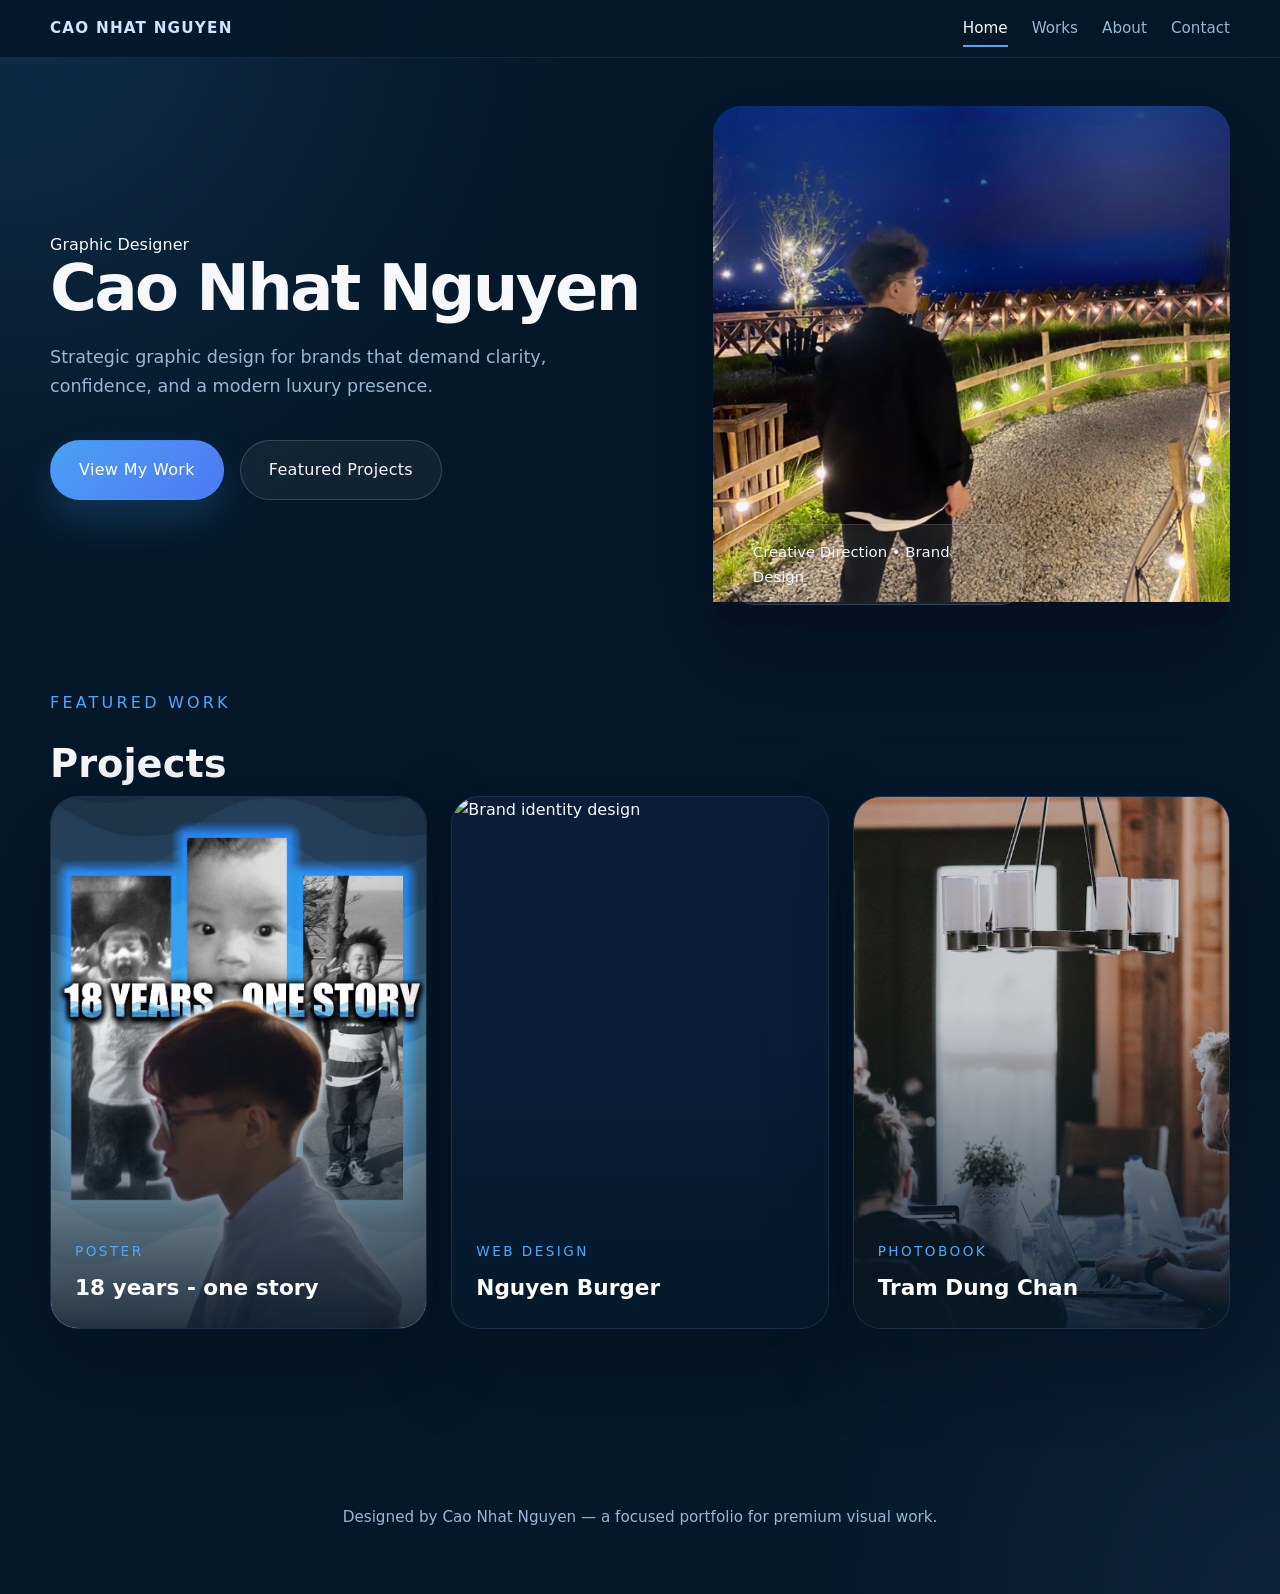
==== index.html @ 197d69cf "PORTFOLIO" ====
<!DOCTYPE html>
<html lang="en">
<head>
  <meta charset="UTF-8" />
  <meta name="viewport" content="width=device-width, initial-scale=1.0" />
  <title>Cao Nhat Nguyen — Graphic Designer</title>
  <link rel="stylesheet" href="styles.css" />
</head>
<body data-page="home">
  <header class="site-header">
    <div class="container navbar">
      <a class="brand" href="index.html">Cao Nhat Nguyen</a>
      <nav class="nav-links" aria-label="Primary navigation">
        <a class="page-link" href="index.html">Home</a>
        <a class="page-link" href="works.html">Works</a>
        <a class="page-link" href="about.html">About</a>
        <a class="page-link" href="contact.html">Contact</a>
      </nav>
    </div>
  </header>

  <main class="container">
    <section class="hero-grid hero-anim">
      <div class="hero-copy">
        <span class="eyebrow">Graphic Designer</span>
        <h1>Cao Nhat Nguyen</h1>
        <p>Strategic graphic design for brands that demand clarity, confidence, and a modern luxury presence.</p>
        <div class="hero-actions">
          <a class="btn-primary page-link" href="works.html">View My Work</a>
          <a class="btn-ghost" href="#featured">Featured Projects</a>
        </div>
      </div>
      <div class="hero-visual">
        <img class="hero-avatar" src="images/NhatNguyen.jpg" alt="Creative Direction • Brand Design" />
        <div class="hero-badge">Creative Direction • Brand Design</div>
      </div>
    </section>

    <section id="featured" class="fade-up">
      <div class="section-title">Featured Work</div>
      <h2 class="section-heading">Projects</h2>
      <div class="hero-preview">
        <a class="feature-card page-link" href="works.html">
          <img src="assets/images/work-1.jpg" alt="Editorial poster design" loading="lazy" />
          <div class="feature-copy">
            <p class="category">Poster</p>
            <h3>18 years - one story</h3>
          </div>
        </a>
        <a class="feature-card page-link" href="works.html">
          <img src="assets/images/work-2.jpg" alt="Brand identity design" loading="lazy" />
          <div class="feature-copy">
            <p class="category">Web Design</p>
            <h3>Nguyen Burger</h3>
          </div>
        </a>
        <a class="feature-card page-link" href="works.html">
          <img src="assets/images/work-3.jpg" alt="Photobook layout" loading="lazy" />
          <div class="feature-copy">
            <p class="category">Photobook</p>
            <h3>Tram Dung Chan</h3>
          </div>
        </a>
      </div>
    </section>
  </main>

  <footer class="footer">
    Designed by Cao Nhat Nguyen — a focused portfolio for premium visual work.
  </footer>
  <script src="script.js" defer></script>
</body>
</html>
---- styles.css ----
:root {
  color-scheme: dark;
  --bg: #041829;
  --surface: rgba(11, 31, 58, 0.95);
  --surface-soft: rgba(10, 27, 52, 0.75);
  --text: #f7f8fb;
  --muted: #9ab6d4;
  --accent: #4ea8ff;
  --accent-soft: rgba(78, 168, 255, 0.16);
  --border: rgba(255, 255, 255, 0.1);
  --shadow: 0 30px 80px rgba(2, 10, 25, 0.45);
  --radius: 28px;
  --radius-sm: 18px;
  --transition: 0.36s ease;
}

* {
  box-sizing: border-box;
}

html {
  scroll-behavior: smooth;
}

body {
  margin: 0;
  font-family: "Inter", system-ui, -apple-system, BlinkMacSystemFont, "Segoe UI", sans-serif;
  background: radial-gradient(circle at top left, rgba(78, 168, 255, 0.14), transparent 28%),
              radial-gradient(circle at bottom right, rgba(117, 163, 255, 0.08), transparent 26%),
              var(--bg);
  color: var(--text);
  min-height: 100vh;
  line-height: 1.65;
}

body.fade-exit {
  opacity: 0;
  transition: opacity 0.45s ease;
}

img {
  max-width: 100%;
  display: block;
}

a {
  color: inherit;
  text-decoration: none;
}

button,
input,
textarea {
  font: inherit;
}

button {
  cursor: pointer;
}

.container {
  width: min(1180px, calc(100% - 2rem));
  margin: 0 auto;
}

.site-header {
  position: sticky;
  top: 0;
  z-index: 20;
  backdrop-filter: blur(20px);
  background: rgba(4, 24, 41, 0.86);
  border-bottom: 1px solid rgba(255, 255, 255, 0.07);
}

.navbar {
  display: flex;
  align-items: center;
  justify-content: space-between;
  gap: 1rem;
  padding: 1rem 0;
}

.brand {
  font-weight: 700;
  letter-spacing: 0.08em;
  text-transform: uppercase;
  color: #d2e3ff;
  font-size: 0.95rem;
}

.nav-links {
  display: flex;
  align-items: center;
  gap: 1.5rem;
  flex-wrap: wrap;
}

.nav-links a {
  position: relative;
  color: var(--muted);
  font-size: 0.95rem;
  transition: color var(--transition);
}

.nav-links a::after {
  content: "";
  position: absolute;
  left: 0;
  bottom: -6px;
  width: 100%;
  height: 2px;
  background: var(--accent);
  opacity: 0;
  transform: scaleX(0.7);
  transition: transform var(--transition), opacity var(--transition);
}

.nav-links a.active,
.nav-links a:hover {
  color: #f7f8fb;
}

.nav-links a.active::after {
  opacity: 1;
  transform: scaleX(1);
}

main {
  padding: 3rem 0 5rem;
}

section {
  margin-bottom: 4rem;
}

.hero-grid {
  display: grid;
  grid-template-columns: 1.1fr 0.9fr;
  align-items: center;
  gap: 2rem;
}

.hero-copy {
  max-width: 680px;
}

eyebrow {
  text-transform: uppercase;
  font-size: 0.82rem;
  letter-spacing: 0.2em;
  color: var(--accent);
  display: inline-block;
  margin-bottom: 1.3rem;
}

.hero-copy h1 {
  margin: 0;
  font-size: clamp(3rem, 5vw, 4.7rem);
  line-height: 0.95;
  letter-spacing: -0.04em;
}

.hero-copy p {
  margin: 1.5rem 0 2.4rem;
  color: var(--muted);
  max-width: 34rem;
  font-size: 1.1rem;
}

.hero-actions {
  display: flex;
  gap: 1rem;
  flex-wrap: wrap;
}

.btn-primary,
.btn-ghost {
  border: 1px solid transparent;
  border-radius: 999px;
  padding: 1rem 1.75rem;
  letter-spacing: 0.02em;
  transition: transform var(--transition), background var(--transition), border-color var(--transition), box-shadow var(--transition);
}

.btn-primary {
  background: linear-gradient(135deg, rgba(78, 168, 255, 0.95), rgba(83, 125, 255, 0.95));
  color: #fff;
  box-shadow: 0 20px 40px rgba(78, 168, 255, 0.18);
}

.btn-ghost {
  color: var(--text);
  background: rgba(255, 255, 255, 0.05);
  border-color: rgba(255, 255, 255, 0.16);
}

.btn-primary:hover,
.btn-ghost:hover {
  transform: translateY(-1px);
}

.hero-visual {
  position: relative;
  min-height: 520px;
  border-radius: var(--radius);
  overflow: hidden;
  background: linear-gradient(180deg, rgba(12, 48, 88, 0.35), rgba(5, 12, 28, 0.68)),
              url("assets/images/hero.jpg") center/cover no-repeat;
  box-shadow: var(--shadow);
}

.hero-visual::after {
  content: "";
  position: absolute;
  inset: 0;
  background: radial-gradient(circle at 20% 20%, rgba(78, 168, 255, 0.22), transparent 30%),
              radial-gradient(circle at 80% 10%, rgba(163, 211, 255, 0.18), transparent 28%);
}

.hero-visual .hero-badge {
  position: absolute;
  left: 1.25rem;
  bottom: 1.3rem;
  padding: 0.95rem 1.15rem;
  border-radius: 22px;
  background: rgba(255, 255, 255, 0.08);
  border: 1px solid rgba(255, 255, 255, 0.14);
  color: #eef7ff;
  font-size: 0.93rem;
  max-width: 290px;
}

.hero-preview {
  display: grid;
  gap: 1.5rem;
  grid-template-columns: repeat(3, minmax(0, 1fr));
}

.feature-card {
  position: relative;
  overflow: hidden;
  min-height: 300px;
  border-radius: var(--radius);
  cursor: pointer;
  background: var(--surface);
  border: 1px solid rgba(255,255,255,0.08);
  box-shadow: var(--shadow);
}

.feature-card::before {
  content: "";
  position: absolute;
  inset: 0;
  background: linear-gradient(180deg, transparent 40%, rgba(4, 24, 41, 0.88) 100%);
}

.feature-card img {
  width: 100%;
  height: 100%;
  object-fit: cover;
  transition: transform var(--transition);
}

.feature-card:hover img {
  transform: scale(1.08);
}

.feature-card .feature-copy {
  position: absolute;
  left: 1.5rem;
  bottom: 1.4rem;
  z-index: 2;
}

.feature-card .category {
  font-size: 0.85rem;
  letter-spacing: 0.18em;
  text-transform: uppercase;
  color: var(--accent);
  margin-bottom: 0.45rem;
}

.feature-card h3 {
  margin: 0;
  color: #fff;
  font-size: 1.35rem;
}

.section-title {
  display: inline-flex;
  align-items: center;
  gap: 0.8rem;
  font-size: 1rem;
  text-transform: uppercase;
  letter-spacing: 0.2em;
  color: var(--accent);
  margin-bottom: 1rem;
}

.section-heading {
  margin: 0;
  font-size: clamp(2rem, 3vw, 3.1rem);
}

.grid-2 {
  display: grid;
  gap: 2rem;
  grid-template-columns: repeat(2, minmax(0, 1fr));
}

.project-grid {
  display: grid;
  grid-template-columns: repeat(3, minmax(0, 1fr));
  gap: 1.6rem;
}

.project-card {
  position: relative;
  overflow: hidden;
  border-radius: var(--radius);
  min-height: 340px;
  background: var(--surface);
  border: 1px solid rgba(255, 255, 255, 0.08);
  box-shadow: var(--shadow);
}

.project-card img {
  width: 100%;
  height: 100%;
  object-fit: cover;
  transition: transform var(--transition);
}

.project-card::after {
  content: "";
  position: absolute;
  inset: 0;
  background: linear-gradient(180deg, transparent 45%, rgba(3, 13, 27, 0.92) 100%);
  opacity: 0;
  transition: opacity var(--transition);
}

.project-card:hover img {
  transform: scale(1.06);
}

.project-card:hover::after {
  opacity: 1;
}

.project-info {
  position: absolute;
  bottom: 1.4rem;
  left: 1.4rem;
  color: #fff;
  z-index: 1;
}

.project-info p {
  margin: 0 0 0.4rem;
  text-transform: uppercase;
  letter-spacing: 0.18em;
  color: rgba(128, 186, 255, 0.88);
  font-size: 0.78rem;
}

.project-info h3 {
  margin: 0;
  font-size: 1.35rem;
}

.project-card .mask {
  position: absolute;
  inset: 0;
  background: rgba(6, 18, 38, 0.2);
  opacity: 0;
  transition: opacity var(--transition);
}

.project-card:hover .mask {
  opacity: 1;
}

  .project-modal {
    position: fixed;
    inset: 0;
    display: grid;
    place-items: center;
    background: rgba(2, 9, 21, 0.82);
    padding: 2rem;
    opacity: 0;
    pointer-events: none;
    transition: opacity 0.35s ease;
    z-index: 50;
  }

  .project-modal.open {
    opacity: 1;
    pointer-events: auto;
  }

  .project-modal .light-panel {
    max-width: 980px;
    width: 100%;
    position: relative;
    overflow: hidden;
    background: rgba(6, 20, 43, 0.95);
    padding: 2rem;
  }

  .project-modal__close {
    position: absolute;
    top: 1.2rem;
    right: 1.2rem;
    border: none;
    background: rgba(255,255,255,0.08);
    color: var(--text);
    border-radius: 999px;
    padding: 0.8rem 1.05rem;
    cursor: pointer;
    transition: transform var(--transition), background var(--transition);
  }

  .project-modal__close:hover {
    transform: translateY(-1px);
    background: rgba(255,255,255,0.14);
  }

  .project-modal__images {
    margin-top: 1.5rem;
    display: grid;
    gap: 1rem;
    grid-template-columns: repeat(2, minmax(0, 1fr));
  }

  .project-modal__images img {
    width: 100%;
    border-radius: 18px;
    object-fit: cover;
    min-height: 220px;
  }

}

.about-copy {
  display: grid;
  gap: 1.25rem;
}

.about-copy p {
  color: var(--muted);
}

.skills-list,
.philosophy-list,
.contact-list {
  list-style: none;
  padding: 0;
  margin: 1rem 0 0;
  display: grid;
  gap: 0.85rem;
}

.skills-list li,
.philosophy-list li,
.contact-list li {
  padding: 1rem 1.2rem;
  border-radius: var(--radius-sm);
  background: rgba(255, 255, 255, 0.04);
  border: 1px solid rgba(255,255,255,0.08);
}

.skills-list li {
  display: inline-flex;
  align-items: center;
  justify-content: space-between;
}

.skills-list li span {
  color: var(--muted);
}

.avatar-card {
  position: relative;
  border-radius: var(--radius);
  overflow: hidden;
  min-height: 480px;
  background: linear-gradient(180deg, rgba(47, 81, 141, 0.42), rgba(9, 18, 36, 0.92)),
              url("assets/images/about.jpg") center/cover no-repeat;
  box-shadow: var(--shadow);
}

.avatar-card::after {
  content: "";
  position: absolute;
  inset: 0;
  background: radial-gradient(circle at 30% 20%, rgba(78, 168, 255, 0.18), transparent 28%);
}

.contact-panel {
  display: grid;
  gap: 1.8rem;
  max-width: 640px;
  background: rgba(255,255,255,0.04);
  border: 1px solid rgba(255,255,255,0.08);
  padding: 2.2rem;
  border-radius: var(--radius);
  box-shadow: var(--shadow);
}

.contact-panel h2 {
  margin: 0;
  font-size: clamp(2.1rem, 3vw, 3rem);
}

.contact-panel p {
  margin: 0;
  color: var(--muted);
}

.contact-panel .contact-link {
  display: inline-flex;
  align-items: center;
  gap: 0.9rem;
  margin-top: 1.3rem;
  padding: 1rem 1.5rem;
  border-radius: 999px;
  background: var(--accent);
  color: #09131e;
  border: none;
  font-weight: 600;
  box-shadow: 0 18px 35px rgba(78, 168, 255, 0.18);
}

.light-panel {
  background: rgba(255,255,255,0.04);
  border: 1px solid rgba(255,255,255,0.1);
  border-radius: var(--radius);
  padding: 1.8rem;
}

.stats-grid {
  display: grid;
  grid-template-columns: repeat(3, minmax(0, 1fr));
  gap: 1rem;
}

.stats-item {
  padding: 1.25rem;
  border-radius: 22px;
  background: rgba(255,255,255,0.04);
  border: 1px solid rgba(255,255,255,0.08);
}

.stats-item h3 {
  margin: 0;
  font-size: 1.35rem;
}

.stats-item span {
  color: var(--muted);
  font-size: 0.92rem;
}

.footer {
  padding: 2rem 0 4rem;
  color: var(--muted);
  text-align: center;
  font-size: 0.95rem;
}

.hero-anim,
.fade-up {
  opacity: 0;
  transform: translateY(24px);
  transition: opacity 0.8s ease, transform 0.8s ease;
}

.visible {
  opacity: 1;
  transform: none;
}

@media (max-width: 1040px) {
  .hero-grid,
  .about-grid {
    grid-template-columns: 1fr;
  }

  .project-grid {
    grid-template-columns: repeat(2, minmax(0, 1fr));
  }
}

@media (max-width: 720px) {
  .navbar {
    flex-direction: column;
    align-items: stretch;
  }

  .nav-links {
    justify-content: center;
  }

  .hero-visual {
    min-height: 380px;
  }

  .hero-preview,
  .project-grid,
  .stats-grid {
    grid-template-columns: 1fr;
  }

  .section-heading {
    font-size: 2.4rem;
  }

  .contact-panel {
    padding: 1.5rem;
  }
}
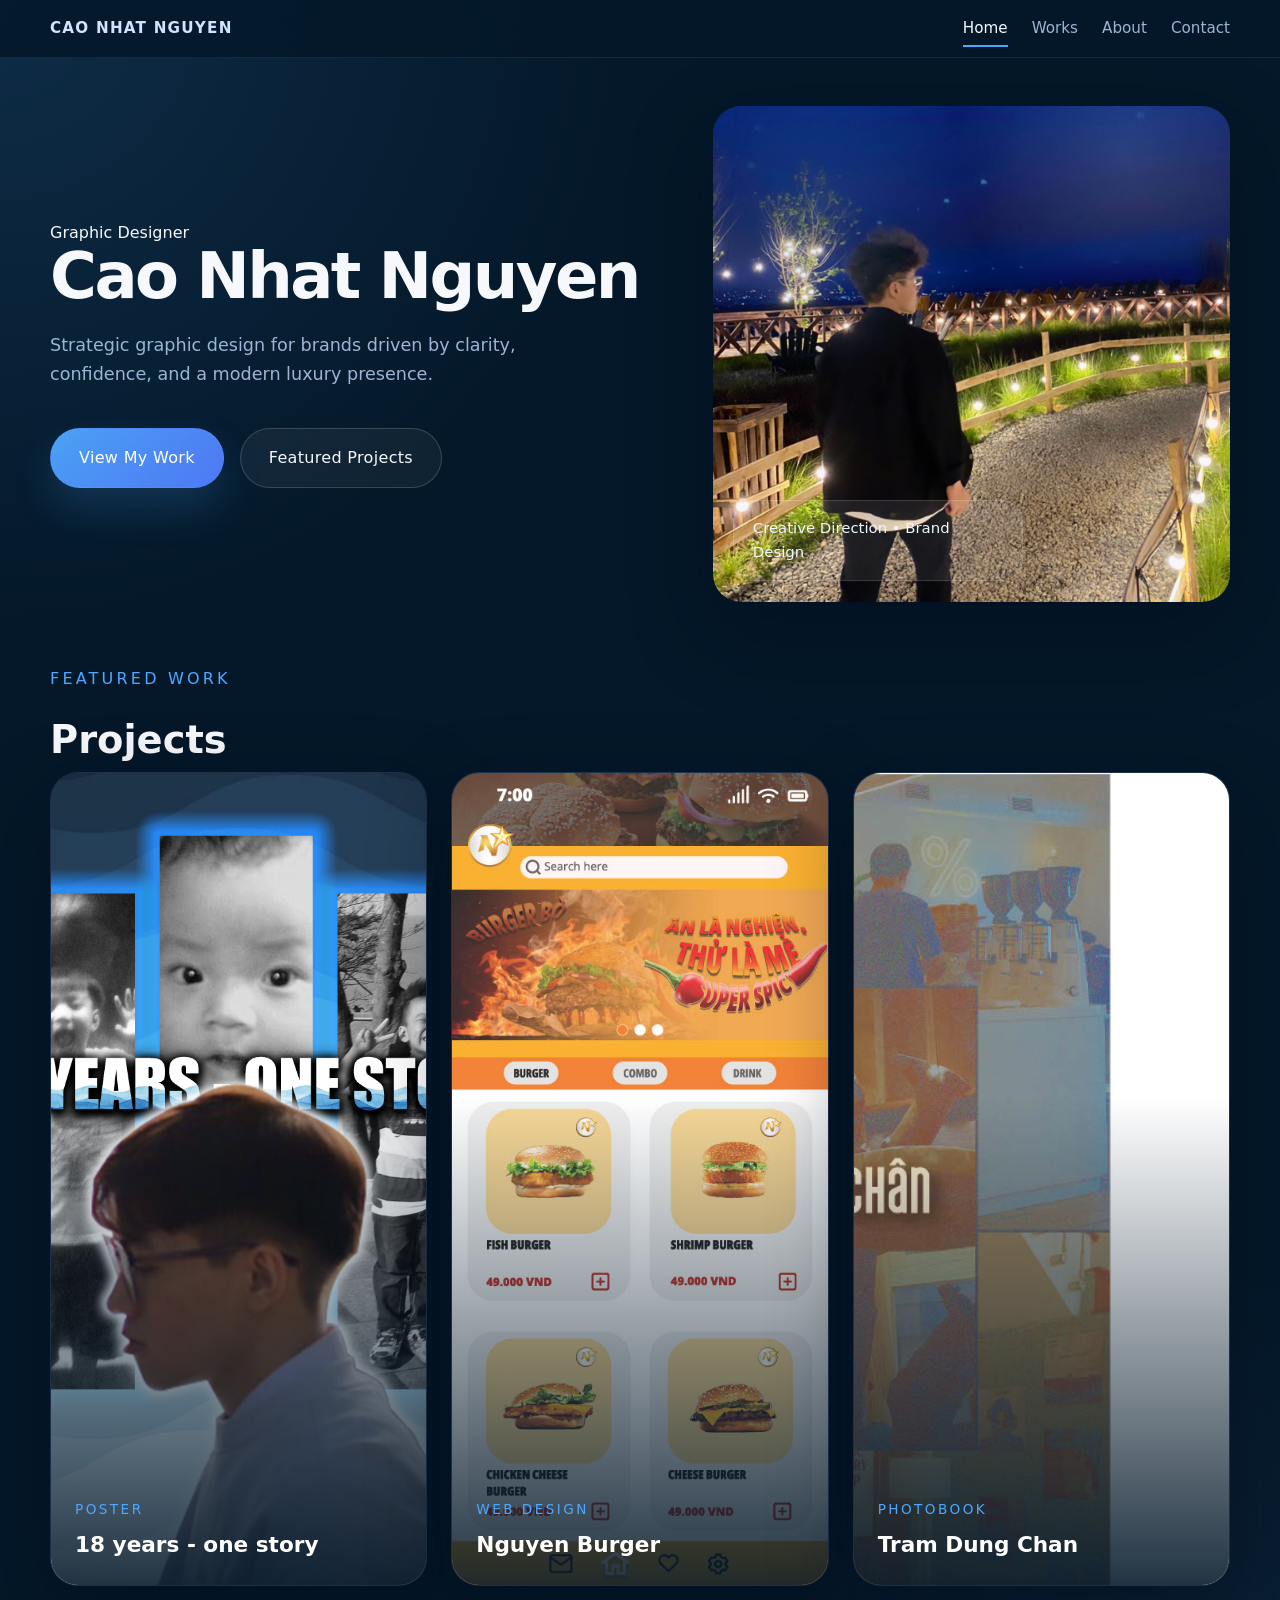
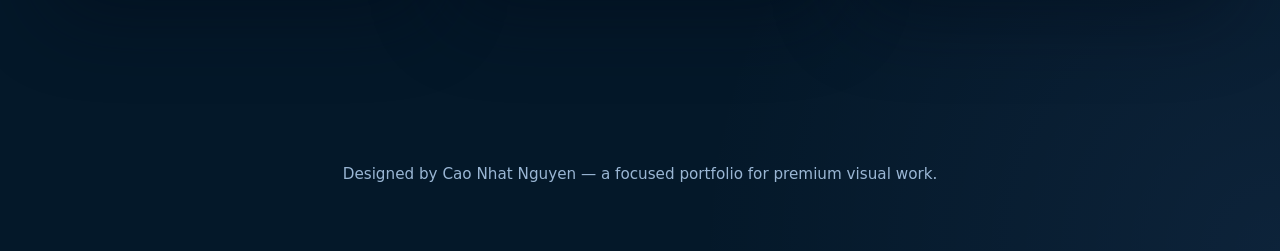
==== commit e8c0fb02: "portfolio" ====
--- a/index.html
+++ b/index.html
@@ -24,7 +24,7 @@
       <div class="hero-copy">
         <span class="eyebrow">Graphic Designer</span>
         <h1>Cao Nhat Nguyen</h1>
-        <p>Strategic graphic design for brands that demand clarity, confidence, and a modern luxury presence.</p>
+        <p>Strategic graphic design for brands driven by clarity, confidence, and a modern luxury presence.</p>
         <div class="hero-actions">
           <a class="btn-primary page-link" href="works.html">View My Work</a>
           <a class="btn-ghost" href="#featured">Featured Projects</a>
--- a/styles.css
+++ b/styles.css
@@ -201,7 +201,7 @@
 
 .hero-visual {
   position: relative;
-  min-height: 520px;
+  min-height: 380px;
   border-radius: var(--radius);
   overflow: hidden;
   background: linear-gradient(180deg, rgba(12, 48, 88, 0.35), rgba(5, 12, 28, 0.68)),
@@ -403,7 +403,8 @@
     max-width: 980px;
     width: 100%;
     position: relative;
-    overflow: hidden;
+    max-height: 90vh;
+    overflow-y: auto;
     background: rgba(6, 20, 43, 0.95);
     padding: 2rem;
   }
@@ -444,7 +445,7 @@
 
 .about-copy {
   display: grid;
-  gap: 1.25rem;
+  gap: 2rem;
 }
 
 .about-copy p {
@@ -458,7 +459,7 @@
   padding: 0;
   margin: 1rem 0 0;
   display: grid;
-  gap: 0.85rem;
+  gap: 1.2rem;
 }
 
 .skills-list li,
@@ -484,10 +485,24 @@
   position: relative;
   border-radius: var(--radius);
   overflow: hidden;
-  min-height: 480px;
-  background: linear-gradient(180deg, rgba(47, 81, 141, 0.42), rgba(9, 18, 36, 0.92)),
-              url("assets/images/about.jpg") center/cover no-repeat;
+  min-height: 320px;
   box-shadow: var(--shadow);
+}
+
+.avatar-card img {
+  width: 100%;
+  height: 100%;
+  object-fit: cover;
+  display: block;
+}
+
+.avatar-card::before {
+  content: "";
+  position: absolute;
+  inset: 0;
+  background: linear-gradient(180deg, rgba(47, 81, 141, 0.42), rgba(9, 18, 36, 0.92));
+  pointer-events: none;
+  z-index: 1;
 }
 
 .avatar-card::after {
@@ -495,6 +510,8 @@
   position: absolute;
   inset: 0;
   background: radial-gradient(circle at 30% 20%, rgba(78, 168, 255, 0.18), transparent 28%);
+  pointer-events: none;
+  z-index: 2;
 }
 
 .contact-panel {
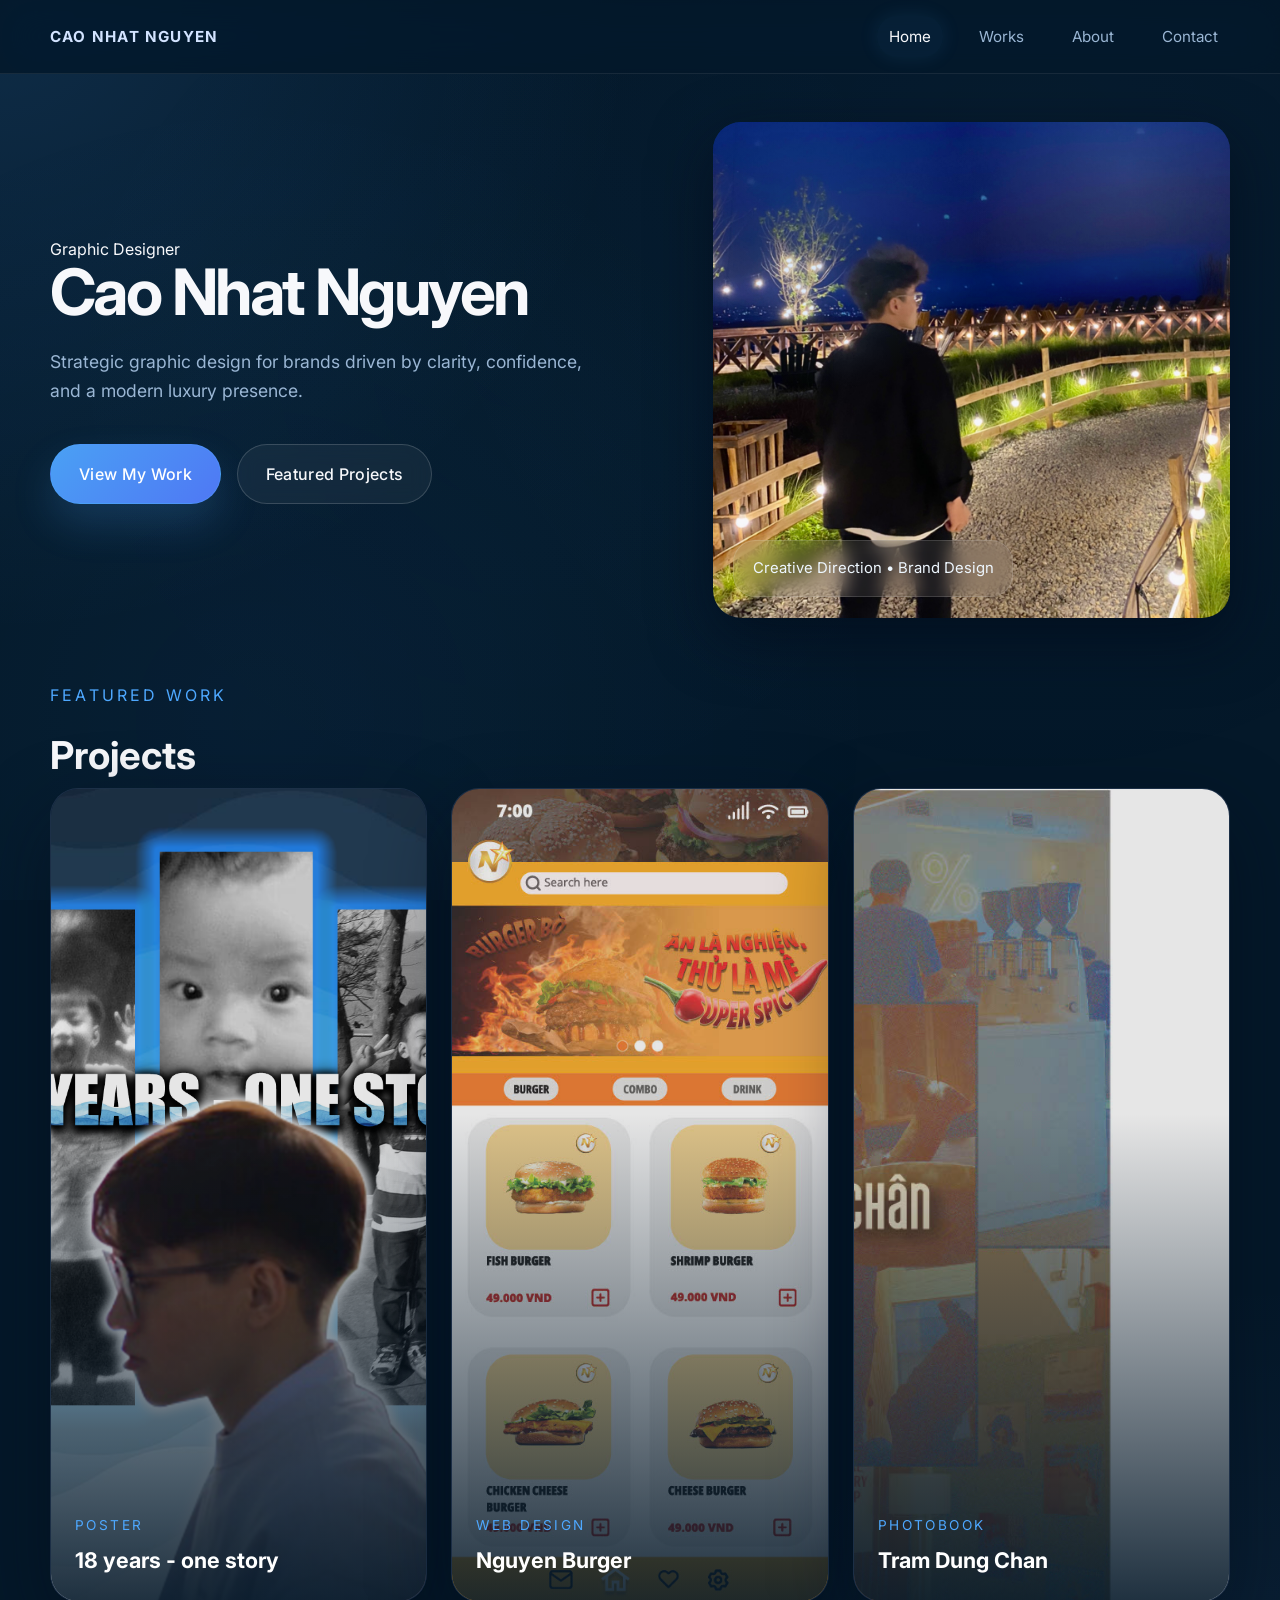
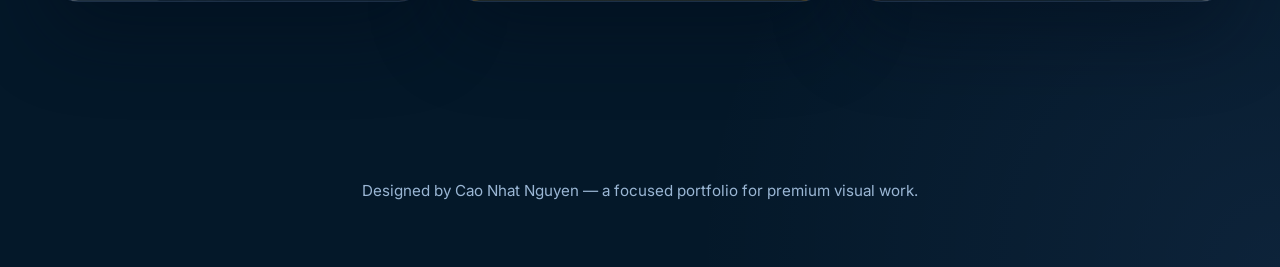
==== commit 1af66e3e: "Portfolio" ====
--- a/index.html
+++ b/index.html
@@ -5,6 +5,11 @@
   <meta name="viewport" content="width=device-width, initial-scale=1.0" />
   <title>Cao Nhat Nguyen — Graphic Designer</title>
   <link rel="stylesheet" href="styles.css" />
+  <link rel="preconnect" href="https://fonts.googleapis.com">
+  <link rel="preconnect" href="https://fonts.gstatic.com" crossorigin>
+  <link href="https://fonts.googleapis.com/css2?family=Inter:wght@300;400;500;600;700&display=swap" rel="stylesheet">
+  <meta name="description" content="Premium graphic design portfolio by Cao Nhat Nguyen - strategic visual design for modern brands">
+  <meta name="theme-color" content="#041829">
 </head>
 <body data-page="home">
   <header class="site-header">
--- a/styles.css
+++ b/styles.css
@@ -3,15 +3,22 @@
   --bg: #041829;
   --surface: rgba(11, 31, 58, 0.95);
   --surface-soft: rgba(10, 27, 52, 0.75);
+  --surface-glass: rgba(11, 31, 58, 0.85);
   --text: #f7f8fb;
   --muted: #9ab6d4;
   --accent: #4ea8ff;
   --accent-soft: rgba(78, 168, 255, 0.16);
+  --accent-glow: rgba(78, 168, 255, 0.3);
   --border: rgba(255, 255, 255, 0.1);
+  --border-glow: rgba(78, 168, 255, 0.2);
   --shadow: 0 30px 80px rgba(2, 10, 25, 0.45);
+  --shadow-glow: 0 0 40px rgba(78, 168, 255, 0.15);
+  --shadow-depth: 0 20px 60px rgba(2, 10, 25, 0.6);
   --radius: 28px;
   --radius-sm: 18px;
-  --transition: 0.36s ease;
+  --transition: 0.4s cubic-bezier(0.4, 0, 0.2, 1);
+  --transition-fast: 0.25s cubic-bezier(0.4, 0, 0.2, 1);
+  --transition-slow: 0.6s cubic-bezier(0.4, 0, 0.2, 1);
 }
 
 * {
@@ -31,6 +38,39 @@
   color: var(--text);
   min-height: 100vh;
   line-height: 1.65;
+  overflow-x: hidden;
+  position: relative;
+}
+
+body::before {
+  content: '';
+  position: fixed;
+  top: 0;
+  left: 0;
+  width: 100%;
+  height: 100%;
+  background-image:
+    radial-gradient(circle at 20% 80%, rgba(78, 168, 255, 0.05) 0%, transparent 50%),
+    radial-gradient(circle at 80% 20%, rgba(117, 163, 255, 0.03) 0%, transparent 50%),
+    radial-gradient(circle at 40% 40%, rgba(78, 168, 255, 0.02) 0%, transparent 50%);
+  animation: particle-float 20s ease-in-out infinite;
+  pointer-events: none;
+  z-index: -1;
+}
+
+@keyframes particle-float {
+  0%, 100% {
+    transform: translateY(0px) rotate(0deg);
+    opacity: 0.3;
+  }
+  33% {
+    transform: translateY(-20px) rotate(120deg);
+    opacity: 0.5;
+  }
+  66% {
+    transform: translateY(10px) rotate(240deg);
+    opacity: 0.4;
+  }
 }
 
 body.fade-exit {
@@ -67,9 +107,16 @@
   position: sticky;
   top: 0;
   z-index: 20;
-  backdrop-filter: blur(20px);
-  background: rgba(4, 24, 41, 0.86);
-  border-bottom: 1px solid rgba(255, 255, 255, 0.07);
+  backdrop-filter: blur(20px) saturate(180%);
+  background: rgba(4, 24, 41, 0.85);
+  border-bottom: 1px solid rgba(255, 255, 255, 0.08);
+  transition: all var(--transition);
+}
+
+.site-header:hover {
+  background: rgba(4, 24, 41, 0.92);
+  border-bottom-color: rgba(78, 168, 255, 0.15);
+  box-shadow: 0 4px 20px rgba(2, 10, 25, 0.3);
 }
 
 .navbar {
@@ -86,6 +133,29 @@
   text-transform: uppercase;
   color: #d2e3ff;
   font-size: 0.95rem;
+  transition: all var(--transition-fast);
+  position: relative;
+  overflow: hidden;
+}
+
+.brand::before {
+  content: '';
+  position: absolute;
+  top: 0;
+  left: -100%;
+  width: 100%;
+  height: 100%;
+  background: linear-gradient(90deg, transparent, rgba(78, 168, 255, 0.2), transparent);
+  transition: left var(--transition);
+}
+
+.brand:hover::before {
+  left: 100%;
+}
+
+.brand:hover {
+  color: var(--accent);
+  text-shadow: 0 0 20px rgba(78, 168, 255, 0.3);
 }
 
 .nav-links {
@@ -99,30 +169,53 @@
   position: relative;
   color: var(--muted);
   font-size: 0.95rem;
-  transition: color var(--transition);
+  transition: all var(--transition-fast);
+  padding: 0.5rem 0.75rem;
+  border-radius: 20px;
+  overflow: hidden;
+}
+
+.nav-links a::before {
+  content: '';
+  position: absolute;
+  top: 0;
+  left: -100%;
+  width: 100%;
+  height: 100%;
+  background: linear-gradient(90deg, transparent, rgba(78, 168, 255, 0.1), transparent);
+  transition: left var(--transition);
+}
+
+.nav-links a:hover::before,
+.nav-links a.active::before {
+  left: 100%;
 }
 
 .nav-links a::after {
   content: "";
   position: absolute;
-  left: 0;
+  left: 50%;
   bottom: -6px;
-  width: 100%;
+  width: 0;
   height: 2px;
-  background: var(--accent);
+  background: linear-gradient(90deg, var(--accent), rgba(117, 163, 255, 0.8));
   opacity: 0;
-  transform: scaleX(0.7);
-  transition: transform var(--transition), opacity var(--transition);
+  transform: translateX(-50%);
+  transition: all var(--transition);
+  border-radius: 1px;
 }
 
 .nav-links a.active,
 .nav-links a:hover {
   color: #f7f8fb;
-}
-
-.nav-links a.active::after {
+  background: rgba(78, 168, 255, 0.05);
+  box-shadow: 0 0 20px rgba(78, 168, 255, 0.1);
+}
+
+.nav-links a.active::after,
+.nav-links a:hover::after {
+  width: 100%;
   opacity: 1;
-  transform: scaleX(1);
 }
 
 main {
@@ -179,24 +272,70 @@
   border-radius: 999px;
   padding: 1rem 1.75rem;
   letter-spacing: 0.02em;
-  transition: transform var(--transition), background var(--transition), border-color var(--transition), box-shadow var(--transition);
+  transition: all var(--transition);
+  position: relative;
+  overflow: hidden;
+  font-weight: 500;
+  cursor: pointer;
+  backdrop-filter: blur(10px);
+}
+
+.btn-primary::before {
+  content: '';
+  position: absolute;
+  top: 0;
+  left: -100%;
+  width: 100%;
+  height: 100%;
+  background: linear-gradient(90deg, transparent, rgba(255, 255, 255, 0.2), transparent);
+  transition: left var(--transition);
+}
+
+.btn-primary:hover::before {
+  left: 100%;
 }
 
 .btn-primary {
   background: linear-gradient(135deg, rgba(78, 168, 255, 0.95), rgba(83, 125, 255, 0.95));
   color: #fff;
   box-shadow: 0 20px 40px rgba(78, 168, 255, 0.18);
+  border: 1px solid rgba(78, 168, 255, 0.3);
+}
+
+.btn-primary:hover {
+  transform: translateY(-2px) scale(1.02);
+  box-shadow: 0 25px 50px rgba(78, 168, 255, 0.25), 0 0 30px rgba(78, 168, 255, 0.2);
+  background: linear-gradient(135deg, rgba(83, 125, 255, 0.95), rgba(78, 168, 255, 0.95));
 }
 
 .btn-ghost {
   color: var(--text);
   background: rgba(255, 255, 255, 0.05);
   border-color: rgba(255, 255, 255, 0.16);
-}
-
-.btn-primary:hover,
+  backdrop-filter: blur(10px);
+}
+
+.btn-ghost::before {
+  content: '';
+  position: absolute;
+  top: 0;
+  left: -100%;
+  width: 100%;
+  height: 100%;
+  background: linear-gradient(90deg, transparent, rgba(78, 168, 255, 0.1), transparent);
+  transition: left var(--transition);
+}
+
+.btn-ghost:hover::before {
+  left: 100%;
+}
+
 .btn-ghost:hover {
   transform: translateY(-1px);
+  background: rgba(78, 168, 255, 0.08);
+  border-color: rgba(78, 168, 255, 0.3);
+  box-shadow: 0 0 25px rgba(78, 168, 255, 0.15);
+  color: var(--accent);
 }
 
 .hero-visual {
@@ -204,9 +343,20 @@
   min-height: 380px;
   border-radius: var(--radius);
   overflow: hidden;
-  background: linear-gradient(180deg, rgba(12, 48, 88, 0.35), rgba(5, 12, 28, 0.68)),
-              url("assets/images/hero.jpg") center/cover no-repeat;
-  box-shadow: var(--shadow);
+  background: linear-gradient(135deg, rgba(12, 48, 88, 0.8), rgba(5, 12, 28, 0.9)),
+              radial-gradient(circle at center, rgba(78, 168, 255, 0.1) 0%, transparent 70%);
+  box-shadow: var(--shadow-depth);
+  transition: all var(--transition);
+  animation: float 6s ease-in-out infinite;
+}
+
+@keyframes float {
+  0%, 100% {
+    transform: translateY(0px);
+  }
+  50% {
+    transform: translateY(-10px);
+  }
 }
 
 .hero-visual::after {
@@ -215,6 +365,16 @@
   inset: 0;
   background: radial-gradient(circle at 20% 20%, rgba(78, 168, 255, 0.22), transparent 30%),
               radial-gradient(circle at 80% 10%, rgba(163, 211, 255, 0.18), transparent 28%);
+  animation: glow-pulse 4s ease-in-out infinite alternate;
+}
+
+@keyframes glow-pulse {
+  0% {
+    opacity: 0.8;
+  }
+  100% {
+    opacity: 1;
+  }
 }
 
 .hero-visual .hero-badge {
@@ -228,6 +388,14 @@
   color: #eef7ff;
   font-size: 0.93rem;
   max-width: 290px;
+  backdrop-filter: blur(10px);
+  transition: all var(--transition-fast);
+}
+
+.hero-visual:hover .hero-badge {
+  background: rgba(78, 168, 255, 0.1);
+  border-color: rgba(78, 168, 255, 0.3);
+  box-shadow: 0 0 20px rgba(78, 168, 255, 0.2);
 }
 
 .hero-preview {
@@ -242,27 +410,91 @@
   min-height: 300px;
   border-radius: var(--radius);
   cursor: pointer;
-  background: var(--surface);
+  background: var(--surface-glass);
   border: 1px solid rgba(255,255,255,0.08);
   box-shadow: var(--shadow);
+  transition: all var(--transition);
+  backdrop-filter: blur(20px);
+  animation: card-float 8s ease-in-out infinite;
+}
+
+@keyframes card-float {
+  0%, 100% {
+    transform: translateY(0px);
+  }
+  50% {
+    transform: translateY(-5px);
+  }
 }
 
 .feature-card::before {
-  content: "";
-  position: absolute;
-  inset: 0;
+  content: '';
+  position: absolute;
+  top: 0;
+  left: 0;
+  right: 0;
+  bottom: 0;
   background: linear-gradient(180deg, transparent 40%, rgba(4, 24, 41, 0.88) 100%);
+  z-index: 1;
+  transition: all var(--transition);
+}
+
+.feature-card::after {
+  content: '';
+  position: absolute;
+  top: -2px;
+  left: -2px;
+  right: -2px;
+  bottom: -2px;
+  background: linear-gradient(45deg, transparent, rgba(78, 168, 255, 0.1), transparent);
+  border-radius: calc(var(--radius) + 2px);
+  opacity: 0;
+  transition: opacity var(--transition);
+  z-index: -1;
 }
 
 .feature-card img {
   width: 100%;
   height: 100%;
   object-fit: cover;
-  transition: transform var(--transition);
+  transition: transform var(--transition-slow);
+  filter: brightness(0.9);
+}
+
+.feature-card:hover {
+  transform: translateY(-8px) scale(1.02);
+  box-shadow: var(--shadow-depth), 0 0 40px rgba(78, 168, 255, 0.15);
+  border-color: rgba(78, 168, 255, 0.2);
+}
+
+.feature-card:hover::after {
+  opacity: 1;
 }
 
 .feature-card:hover img {
   transform: scale(1.08);
+  filter: brightness(1.1);
+}
+
+.feature-card:hover::before {
+  background: linear-gradient(180deg, transparent 30%, rgba(4, 24, 41, 0.95) 100%);
+}
+
+/* Mouse follow lighting effect */
+.feature-card .light-spot {
+  position: absolute;
+  width: 200px;
+  height: 200px;
+  background: radial-gradient(circle, rgba(78, 168, 255, 0.15) 0%, transparent 70%);
+  border-radius: 50%;
+  pointer-events: none;
+  opacity: 0;
+  transition: opacity var(--transition-fast);
+  z-index: 2;
+}
+
+.feature-card:hover .light-spot {
+  opacity: 1;
 }
 
 .feature-card .feature-copy {
@@ -308,6 +540,12 @@
   grid-template-columns: repeat(2, minmax(0, 1fr));
 }
 
+.about-grid {
+  display: grid;
+  gap: 2rem;
+  grid-template-columns: 1fr;
+}
+
 .project-grid {
   display: grid;
   grid-template-columns: repeat(3, minmax(0, 1fr));
@@ -319,16 +557,27 @@
   overflow: hidden;
   border-radius: var(--radius);
   min-height: 340px;
-  background: var(--surface);
+  background: var(--surface-glass);
   border: 1px solid rgba(255, 255, 255, 0.08);
   box-shadow: var(--shadow);
+  transition: all var(--transition);
+  backdrop-filter: blur(20px);
+  cursor: pointer;
+  animation: card-float 10s ease-in-out infinite reverse;
+}
+
+.project-card:hover {
+  transform: translateY(-10px) scale(1.03);
+  box-shadow: var(--shadow-depth), 0 0 50px rgba(78, 168, 255, 0.2);
+  border-color: rgba(78, 168, 255, 0.25);
 }
 
 .project-card img {
   width: 100%;
   height: 100%;
   object-fit: cover;
-  transition: transform var(--transition);
+  transition: transform var(--transition-slow);
+  filter: brightness(0.9);
 }
 
 .project-card::after {
@@ -338,10 +587,12 @@
   background: linear-gradient(180deg, transparent 45%, rgba(3, 13, 27, 0.92) 100%);
   opacity: 0;
   transition: opacity var(--transition);
+  z-index: 1;
 }
 
 .project-card:hover img {
   transform: scale(1.06);
+  filter: brightness(1.1);
 }
 
 .project-card:hover::after {
@@ -353,7 +604,12 @@
   bottom: 1.4rem;
   left: 1.4rem;
   color: #fff;
-  z-index: 1;
+  z-index: 2;
+  transition: transform var(--transition);
+}
+
+.project-card:hover .project-info {
+  transform: translateY(-5px);
 }
 
 .project-info p {
@@ -362,11 +618,21 @@
   letter-spacing: 0.18em;
   color: rgba(128, 186, 255, 0.88);
   font-size: 0.78rem;
+  transition: color var(--transition);
+}
+
+.project-card:hover .project-info p {
+  color: var(--accent);
 }
 
 .project-info h3 {
   margin: 0;
   font-size: 1.35rem;
+  transition: color var(--transition);
+}
+
+.project-card:hover .project-info h3 {
+  color: #fff;
 }
 
 .project-card .mask {
@@ -375,6 +641,7 @@
   background: rgba(6, 18, 38, 0.2);
   opacity: 0;
   transition: opacity var(--transition);
+  z-index: 1;
 }
 
 .project-card:hover .mask {
@@ -386,17 +653,20 @@
     inset: 0;
     display: grid;
     place-items: center;
-    background: rgba(2, 9, 21, 0.82);
+    background: rgba(2, 9, 21, 0.9);
+    backdrop-filter: blur(10px);
     padding: 2rem;
     opacity: 0;
     pointer-events: none;
-    transition: opacity 0.35s ease;
+    transition: opacity 0.3s cubic-bezier(0.4, 0, 0.2, 1);
     z-index: 50;
+    transform: scale(0.95);
   }
 
   .project-modal.open {
     opacity: 1;
     pointer-events: auto;
+    transform: scale(1);
   }
 
   .project-modal .light-panel {
@@ -405,8 +675,18 @@
     position: relative;
     max-height: 90vh;
     overflow-y: auto;
-    background: rgba(6, 20, 43, 0.95);
+    background: var(--surface-glass);
+    backdrop-filter: blur(20px) saturate(180%);
     padding: 2rem;
+    border-radius: var(--radius);
+    border: 1px solid rgba(255, 255, 255, 0.1);
+    box-shadow: var(--shadow-depth);
+    transform: scale(0.95);
+    transition: transform 0.3s cubic-bezier(0.4, 0, 0.2, 1);
+  }
+
+  .project-modal.open .light-panel {
+    transform: scale(1);
   }
 
   .project-modal__close {
@@ -427,20 +707,128 @@
     background: rgba(255,255,255,0.14);
   }
 
-  .project-modal__images {
-    margin-top: 1.5rem;
-    display: grid;
+/* Responsive Design */
+@media (max-width: 768px) {
+  .container {
+    width: calc(100% - 2rem);
+  }
+
+  .navbar {
+    padding: 0.75rem 0;
+  }
+
+  .nav-links {
     gap: 1rem;
-    grid-template-columns: repeat(2, minmax(0, 1fr));
-  }
-
-  .project-modal__images img {
-    width: 100%;
-    border-radius: 18px;
-    object-fit: cover;
-    min-height: 220px;
-  }
-
+  }
+
+  .nav-links a {
+    font-size: 0.9rem;
+    padding: 0.4rem 0.6rem;
+  }
+
+  .hero-grid {
+    grid-template-columns: 1fr;
+    gap: 2rem;
+  }
+
+  .hero-copy {
+    text-align: center;
+    max-width: none;
+  }
+
+  .hero-actions {
+    justify-content: center;
+  }
+
+  .hero-preview {
+    grid-template-columns: 1fr;
+    gap: 1rem;
+  }
+
+  .project-grid {
+    grid-template-columns: 1fr;
+    gap: 1.2rem;
+  }
+
+  .about-grid {
+    grid-template-columns: 1fr;
+  }
+
+  .stats-grid {
+    grid-template-columns: 1fr;
+    gap: 0.8rem;
+  }
+
+  .stats-item {
+    padding: 1rem;
+  }
+
+  .contact-panel {
+    padding: 1.8rem;
+  }
+
+  .light-panel {
+    padding: 1.4rem;
+  }
+
+  /* Reduce animations on mobile for performance */
+  .feature-card,
+  .project-card,
+  .hero-visual {
+    animation: none;
+  }
+
+  .btn-primary:hover,
+  .btn-ghost:hover {
+    transform: none;
+  }
+
+  .feature-card:hover,
+  .project-card:hover {
+    transform: none;
+  }
+}
+
+@media (max-width: 480px) {
+  .hero-copy h1 {
+    font-size: 2.5rem;
+  }
+
+  .hero-visual {
+    min-height: 280px;
+  }
+
+  .feature-card,
+  .project-card {
+    min-height: 250px;
+  }
+
+  .btn-primary,
+  .btn-ghost {
+    padding: 0.875rem 1.5rem;
+    font-size: 0.9rem;
+  }
+}
+
+/* Performance optimizations */
+@media (prefers-reduced-motion: reduce) {
+  *,
+  *::before,
+  *::after {
+    animation-duration: 0.01ms !important;
+    animation-iteration-count: 1 !important;
+    transition-duration: 0.01ms !important;
+  }
+}
+
+/* High contrast mode support */
+@media (prefers-contrast: high) {
+  :root {
+    --bg: #000000;
+    --surface: rgba(0, 0, 0, 0.95);
+    --text: #ffffff;
+    --border: rgba(255, 255, 255, 0.3);
+  }
 }
 
 .about-copy {
@@ -518,21 +906,50 @@
   display: grid;
   gap: 1.8rem;
   max-width: 640px;
-  background: rgba(255,255,255,0.04);
-  border: 1px solid rgba(255,255,255,0.08);
+  background: var(--surface-glass);
+  border: 1px solid rgba(255,255,255,0.1);
   padding: 2.2rem;
   border-radius: var(--radius);
   box-shadow: var(--shadow);
+  backdrop-filter: blur(20px) saturate(180%);
+  transition: all var(--transition);
+  position: relative;
+  overflow: hidden;
+}
+
+.contact-panel::before {
+  content: '';
+  position: absolute;
+  top: 0;
+  left: -100%;
+  width: 100%;
+  height: 100%;
+  background: linear-gradient(135deg, transparent, rgba(78, 168, 255, 0.05), transparent);
+  transition: left var(--transition-slow);
+}
+
+.contact-panel:hover::before {
+  left: 100%;
+}
+
+.contact-panel:hover {
+  transform: translateY(-5px);
+  border-color: rgba(78, 168, 255, 0.2);
+  box-shadow: var(--shadow-depth), 0 0 40px rgba(78, 168, 255, 0.15);
 }
 
 .contact-panel h2 {
   margin: 0;
   font-size: clamp(2.1rem, 3vw, 3rem);
+  position: relative;
+  z-index: 1;
 }
 
 .contact-panel p {
   margin: 0;
   color: var(--muted);
+  position: relative;
+  z-index: 1;
 }
 
 .contact-panel .contact-link {
@@ -542,18 +959,68 @@
   margin-top: 1.3rem;
   padding: 1rem 1.5rem;
   border-radius: 999px;
-  background: var(--accent);
+  background: linear-gradient(135deg, var(--accent), rgba(83, 125, 255, 0.9));
   color: #09131e;
   border: none;
   font-weight: 600;
   box-shadow: 0 18px 35px rgba(78, 168, 255, 0.18);
+  transition: all var(--transition);
+  position: relative;
+  overflow: hidden;
+  backdrop-filter: blur(10px);
+}
+
+.contact-panel .contact-link::before {
+  content: '';
+  position: absolute;
+  top: 0;
+  left: -100%;
+  width: 100%;
+  height: 100%;
+  background: linear-gradient(90deg, transparent, rgba(255, 255, 255, 0.2), transparent);
+  transition: left var(--transition);
+}
+
+.contact-panel .contact-link:hover::before {
+  left: 100%;
+}
+
+.contact-panel .contact-link:hover {
+  transform: translateY(-2px) scale(1.02);
+  box-shadow: 0 20px 40px rgba(78, 168, 255, 0.25), 0 0 30px rgba(78, 168, 255, 0.2);
 }
 
 .light-panel {
-  background: rgba(255,255,255,0.04);
+  background: var(--surface-glass);
   border: 1px solid rgba(255,255,255,0.1);
   border-radius: var(--radius);
   padding: 1.8rem;
+  backdrop-filter: blur(20px) saturate(180%);
+  box-shadow: var(--shadow);
+  transition: all var(--transition);
+  position: relative;
+  overflow: hidden;
+}
+
+.light-panel::before {
+  content: '';
+  position: absolute;
+  top: 0;
+  left: -100%;
+  width: 100%;
+  height: 100%;
+  background: linear-gradient(90deg, transparent, rgba(78, 168, 255, 0.03), transparent);
+  transition: left var(--transition-slow);
+}
+
+.light-panel:hover::before {
+  left: 100%;
+}
+
+.light-panel:hover {
+  border-color: rgba(78, 168, 255, 0.2);
+  box-shadow: var(--shadow), 0 0 30px rgba(78, 168, 255, 0.1);
+  transform: translateY(-2px);
 }
 
 .stats-grid {
@@ -589,14 +1056,27 @@
 .hero-anim,
 .fade-up {
   opacity: 0;
-  transform: translateY(24px);
-  transition: opacity 0.8s ease, transform 0.8s ease;
+  transform: translateY(30px);
+  transition: opacity 0.8s cubic-bezier(0.4, 0, 0.2, 1), transform 0.8s cubic-bezier(0.4, 0, 0.2, 1);
+}
+
+.fade-up {
+  opacity: 0;
+  transform: translateY(40px);
+  transition: opacity 0.9s cubic-bezier(0.4, 0, 0.2, 1), transform 0.9s cubic-bezier(0.4, 0, 0.2, 1);
 }
 
 .visible {
   opacity: 1;
   transform: none;
 }
+
+/* Stagger animation for multiple elements */
+.fade-up:nth-child(1) { transition-delay: 0.1s; }
+.fade-up:nth-child(2) { transition-delay: 0.2s; }
+.fade-up:nth-child(3) { transition-delay: 0.3s; }
+.fade-up:nth-child(4) { transition-delay: 0.4s; }
+.fade-up:nth-child(5) { transition-delay: 0.5s; }
 
 @media (max-width: 1040px) {
   .hero-grid,
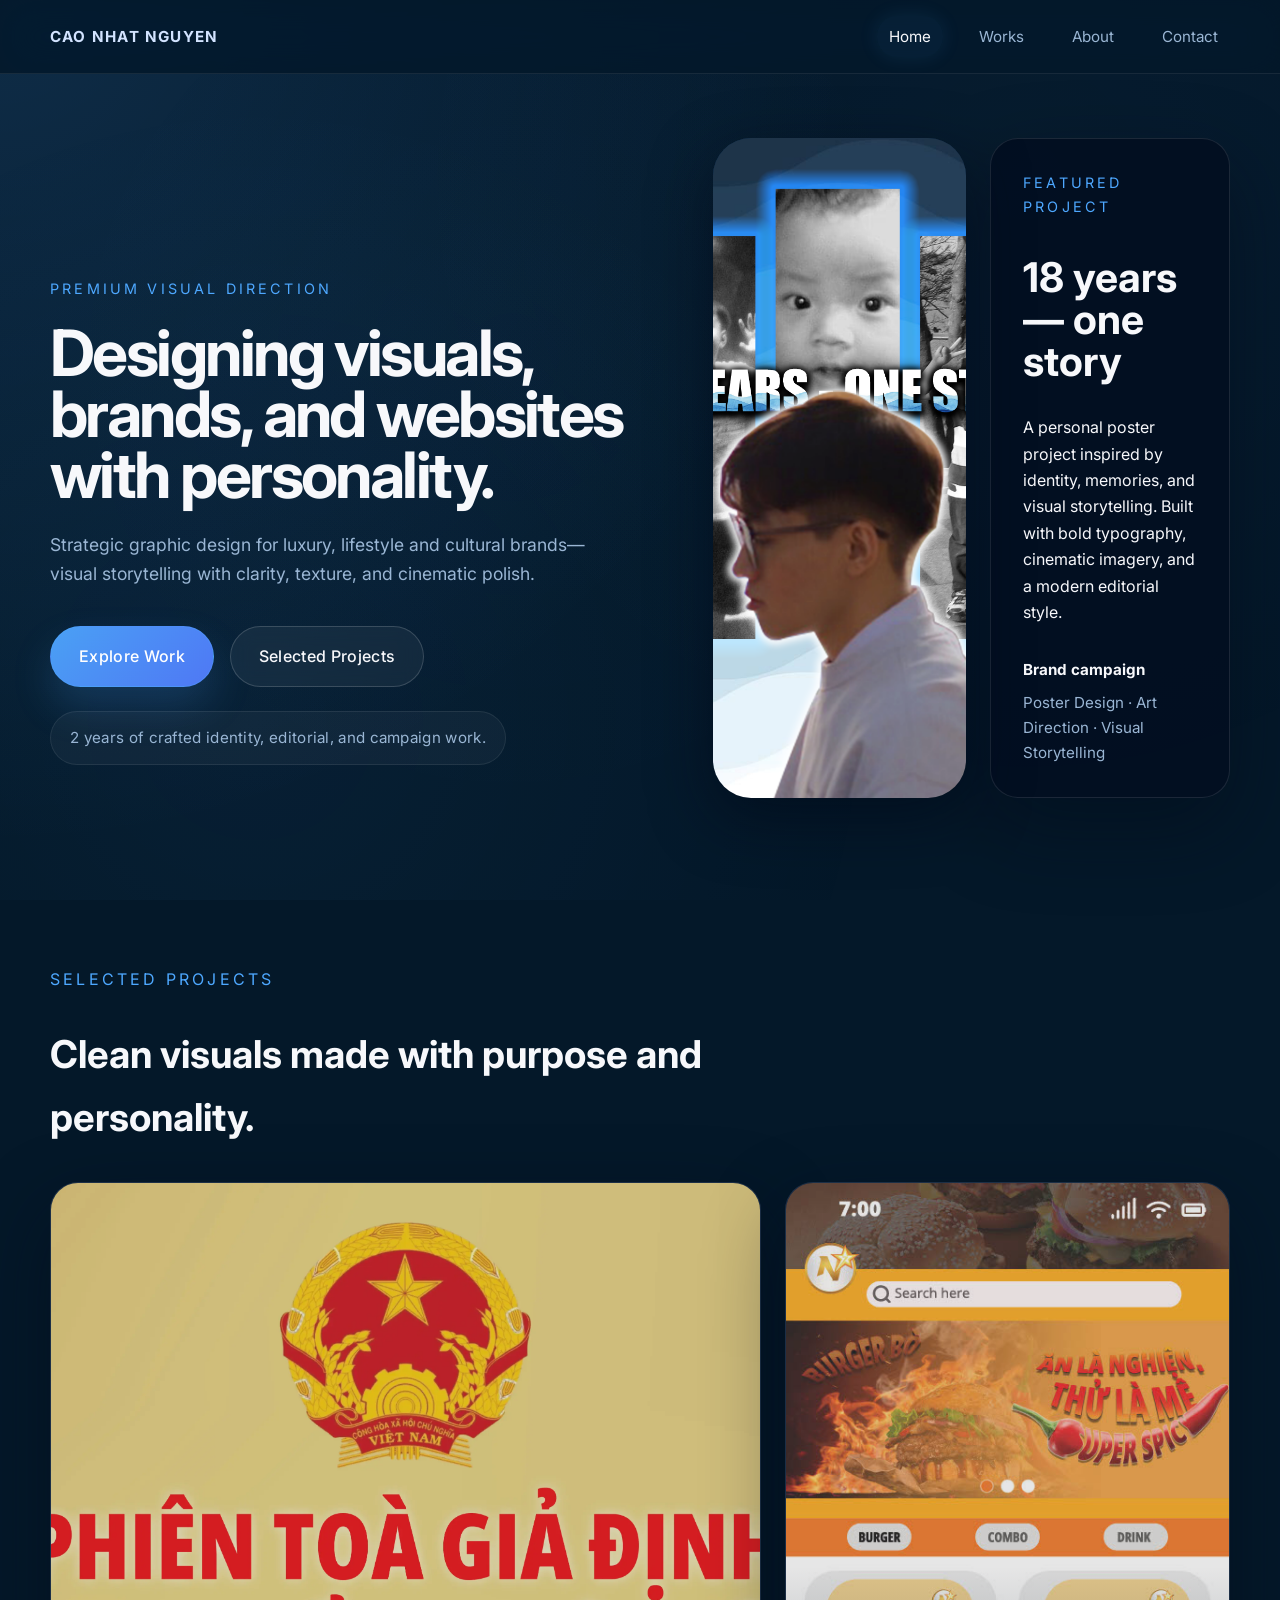
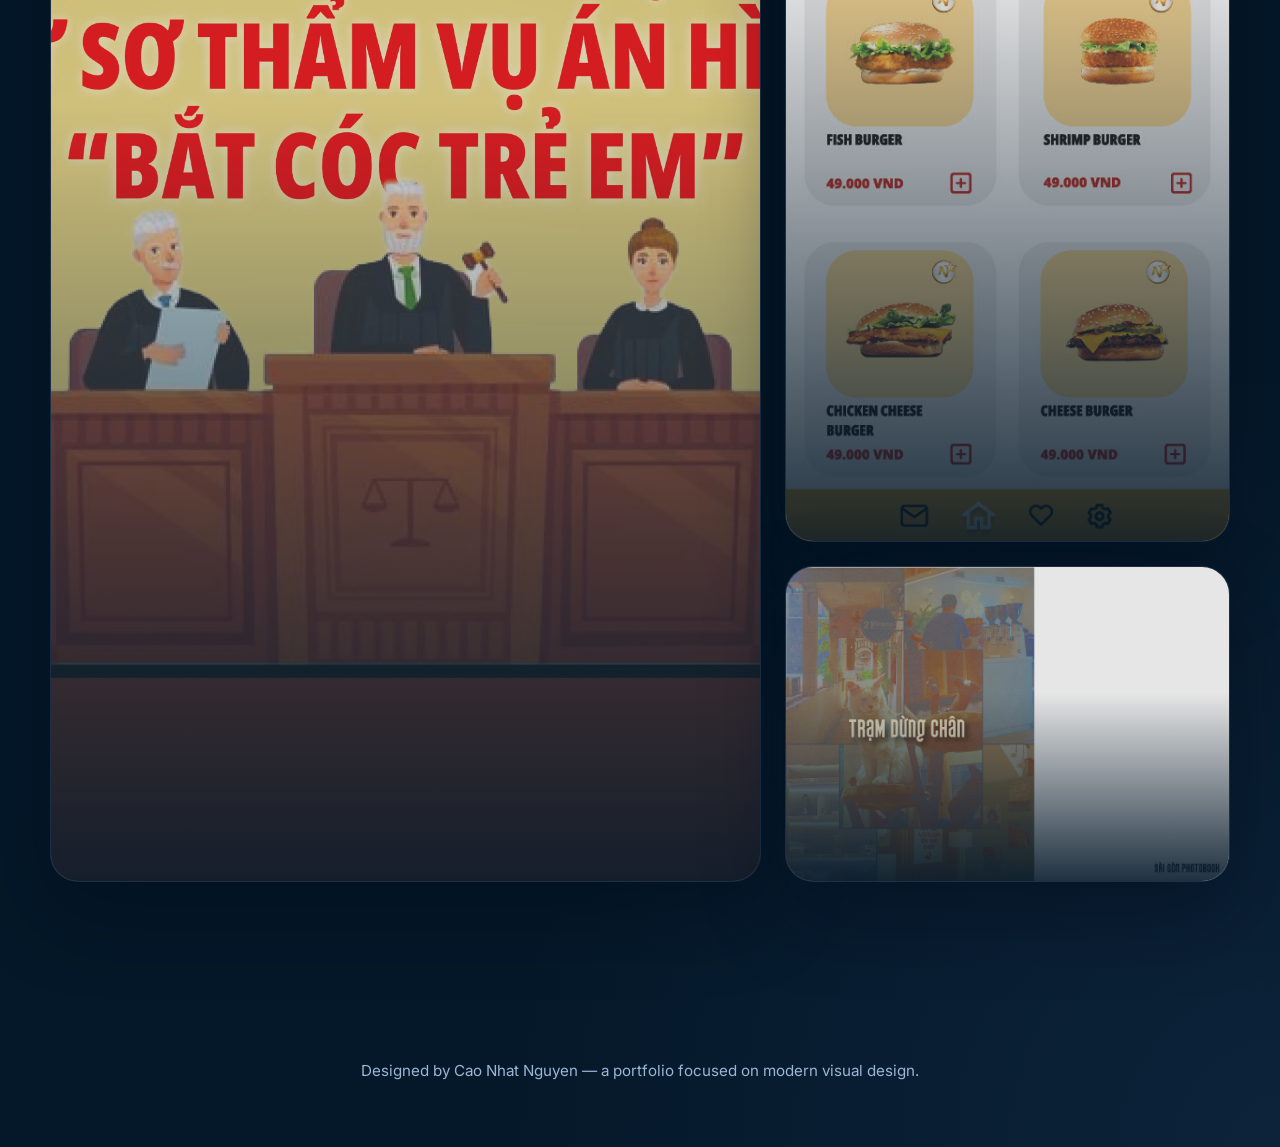
==== commit 7611d889: "Portfolio" ====
--- a/index.html
+++ b/index.html
@@ -25,44 +25,60 @@
   </header>
 
   <main class="container">
-    <section class="hero-grid hero-anim">
+    <section class="hero-section hero-anim" id="home">
       <div class="hero-copy">
-        <span class="eyebrow">Graphic Designer</span>
-        <h1>Cao Nhat Nguyen</h1>
-        <p>Strategic graphic design for brands driven by clarity, confidence, and a modern luxury presence.</p>
+        <span class="eyebrow">Premium visual direction</span>
+        <h1>Designing visuals, brands, and websites with personality.</h1>
+        <p>Strategic graphic design for luxury, lifestyle and cultural brands—visual storytelling with clarity, texture, and cinematic polish.</p>
         <div class="hero-actions">
-          <a class="btn-primary page-link" href="works.html">View My Work</a>
-          <a class="btn-ghost" href="#featured">Featured Projects</a>
+          <a class="btn-primary page-link" href="works.html">Explore Work</a>
+          <a class="btn-ghost page-link" href="#featured">Selected Projects</a>
         </div>
+        <div class="hero-meta">2 years of crafted identity, editorial, and campaign work.</div>
       </div>
-      <div class="hero-visual">
-        <img class="hero-avatar" src="images/NhatNguyen.jpg" alt="Creative Direction • Brand Design" />
-        <div class="hero-badge">Creative Direction • Brand Design</div>
+
+      <div class="hero-feature">
+        <div class="featured-visual">
+          <img src="assets/images/work-1.jpg" alt="Featured poster campaign project" loading="lazy" />
+          <div class="hero-badge">Featured campaign</div>
+        </div>
+        <div class="featured-panel">
+          <span class="eyebrow">Featured project</span>
+          <h2>18 years — one story</h2>
+          <p>A personal poster project inspired by identity, memories, and visual storytelling. Built with bold typography, cinematic imagery, and a modern editorial style.</p>
+          <div class="project-stats">
+            <strong>Brand campaign</strong>
+            <span>Poster Design · Art Direction · Visual Storytelling</span>
+          </div>
+        </div>
       </div>
     </section>
 
-    <section id="featured" class="fade-up">
-      <div class="section-title">Featured Work</div>
-      <h2 class="section-heading">Projects</h2>
-      <div class="hero-preview">
-        <a class="feature-card page-link" href="works.html">
-          <img src="assets/images/work-1.jpg" alt="Editorial poster design" loading="lazy" />
+    <section id="featured" class="section-grid fade-up">
+      <div class="section-intro">
+        <span class="section-title">Selected projects</span>
+        <h2 class="section-heading">Clean visuals made with purpose and personality.</h2>
+      </div>
+
+      <div class="featured-grid">
+        <a class="feature-card feature-large page-link" href="works.html">
+          <img src="assets/images/project-4.webp" alt="Editorial design for fashion campaign" loading="lazy" />
           <div class="feature-copy">
-            <p class="category">Poster</p>
-            <h3>18 years - one story</h3>
+            <p class="category">Editorial</p>
+            <h3>Mock Trial</h3>
           </div>
         </a>
-        <a class="feature-card page-link" href="works.html">
-          <img src="assets/images/work-2.jpg" alt="Brand identity design" loading="lazy" />
+        <a class="feature-card feature-small page-link" href="works.html">
+          <img src="assets/images/work-2.jpg" alt="Brand identity case study" loading="lazy" />
           <div class="feature-copy">
-            <p class="category">Web Design</p>
+            <p class="category">Identity</p>
             <h3>Nguyen Burger</h3>
           </div>
         </a>
-        <a class="feature-card page-link" href="works.html">
-          <img src="assets/images/work-3.jpg" alt="Photobook layout" loading="lazy" />
+        <a class="feature-card feature-small page-link" href="works.html">
+          <img src="assets/images/work-3.jpg" alt="Photobook layout design" loading="lazy" />
           <div class="feature-copy">
-            <p class="category">Photobook</p>
+            <p class="category">Publication</p>
             <h3>Tram Dung Chan</h3>
           </div>
         </a>
@@ -71,8 +87,7 @@
   </main>
 
   <footer class="footer">
-    Designed by Cao Nhat Nguyen — a focused portfolio for premium visual work.
-  </footer>
+    Designed by Cao Nhat Nguyen — a portfolio focused on modern visual design.  </footer>
   <script src="script.js" defer></script>
 </body>
 </html>
--- a/styles.css
+++ b/styles.css
@@ -226,24 +226,27 @@
   margin-bottom: 4rem;
 }
 
-.hero-grid {
+.hero-section {
   display: grid;
   grid-template-columns: 1.1fr 0.9fr;
-  align-items: center;
+  align-items: stretch;
   gap: 2rem;
+  min-height: calc(100vh - 120px);
+  padding-top: 1rem;
 }
 
 .hero-copy {
-  max-width: 680px;
-}
-
-eyebrow {
+  max-width: 620px;
+  align-self: center;
+}
+
+.eyebrow {
   text-transform: uppercase;
-  font-size: 0.82rem;
-  letter-spacing: 0.2em;
+  font-size: 0.9rem;
+  letter-spacing: 0.22em;
   color: var(--accent);
   display: inline-block;
-  margin-bottom: 1.3rem;
+  margin-bottom: 1.4rem;
 }
 
 .hero-copy h1 {
@@ -264,6 +267,20 @@
   display: flex;
   gap: 1rem;
   flex-wrap: wrap;
+  margin-bottom: 1.5rem;
+}
+
+.hero-meta {
+  display: inline-flex;
+  align-items: center;
+  color: var(--muted);
+  font-size: 0.95rem;
+  letter-spacing: 0.02em;
+  padding: 0.85rem 1.2rem;
+  border-radius: 999px;
+  background: rgba(255, 255, 255, 0.04);
+  border: 1px solid rgba(255,255,255,0.08);
+  width: fit-content;
 }
 
 .btn-primary,
@@ -338,16 +355,101 @@
   color: var(--accent);
 }
 
-.hero-visual {
+.hero-feature {
+  display: grid;
+  grid-template-columns: 1fr 0.95fr;
+  gap: 1.5rem;
+  align-content: space-between;
+}
+
+.hero-feature.hero-feature--solo {
+  grid-template-columns: 1fr;
+}
+
+.hero-feature.hero-feature--solo .featured-panel {
+  align-self: stretch;
+}
+
+.section-grid {
+  display: grid;
+  gap: 2rem;
+}
+
+.featured-grid {
+  display: grid;
+  grid-template-columns: 1.6fr 1fr;
+  grid-template-rows: repeat(2, minmax(0, auto));
+  gap: 1.5rem;
+  align-items: stretch;
+}
+
+.feature-large {
+  grid-row: span 2;
+  min-height: 680px;
+}
+
+.feature-small {
+  min-height: 340px;
+}
+
+.featured-visual {
   position: relative;
-  min-height: 380px;
-  border-radius: var(--radius);
+  min-height: 520px;
+  border-radius: calc(var(--radius) + 10px);
   overflow: hidden;
-  background: linear-gradient(135deg, rgba(12, 48, 88, 0.8), rgba(5, 12, 28, 0.9)),
-              radial-gradient(circle at center, rgba(78, 168, 255, 0.1) 0%, transparent 70%);
+  background: linear-gradient(135deg, rgba(12, 48, 88, 0.88), rgba(4, 12, 24, 0.96)),
+              radial-gradient(circle at center, rgba(78, 168, 255, 0.12) 0%, transparent 62%);
   box-shadow: var(--shadow-depth);
   transition: all var(--transition);
-  animation: float 6s ease-in-out infinite;
+}
+
+.featured-visual img {
+  width: 100%;
+  height: 100%;
+  object-fit: cover;
+  transition: transform var(--transition-slow), filter var(--transition-slow);
+}
+
+.featured-visual:hover img {
+  transform: scale(1.04);
+  filter: brightness(1.05);
+}
+
+.featured-panel {
+  display: grid;
+  gap: 1rem;
+  padding: 2rem;
+  border-radius: var(--radius);
+  background: rgba(3, 15, 34, 0.96);
+  border: 1px solid rgba(255,255,255,0.1);
+  box-shadow: var(--shadow);
+  align-self: end;
+}
+
+.featured-panel h2 {
+  margin: 0;
+  font-size: clamp(2rem, 3.2vw, 2.85rem);
+  line-height: 1.02;
+}
+
+.project-stats {
+  display: grid;
+  gap: 0.45rem;
+  color: var(--muted);
+  font-size: 0.95rem;
+}
+
+.project-stats strong {
+  color: #f7f8fb;
+}
+
+.hero-visual::after {
+  content: "";
+  position: absolute;
+  inset: 0;
+  background: radial-gradient(circle at 20% 20%, rgba(78, 168, 255, 0.24), transparent 30%),
+              radial-gradient(circle at 80% 10%, rgba(163, 211, 255, 0.18), transparent 26%);
+  animation: glow-pulse 4s ease-in-out infinite alternate;
 }
 
 @keyframes float {
@@ -398,10 +500,11 @@
   box-shadow: 0 0 20px rgba(78, 168, 255, 0.2);
 }
 
-.hero-preview {
-  display: grid;
+.featured-grid {
+  display: grid;
+  grid-template-columns: 1.6fr 1fr;
+  grid-template-rows: repeat(2, minmax(0, auto));
   gap: 1.5rem;
-  grid-template-columns: repeat(3, minmax(0, 1fr));
 }
 
 .feature-card {
@@ -461,10 +564,20 @@
   filter: brightness(0.9);
 }
 
+.feature-card {
+  display: grid;
+  align-items: end;
+}
+
 .feature-card:hover {
   transform: translateY(-8px) scale(1.02);
-  box-shadow: var(--shadow-depth), 0 0 40px rgba(78, 168, 255, 0.15);
+  box-shadow: var(--shadow-depth), 0 0 40px rgba(78, 168, 255, 0.16);
   border-color: rgba(78, 168, 255, 0.2);
+}
+
+.feature-card:hover .feature-copy {
+  opacity: 1;
+  transform: translateY(0);
 }
 
 .feature-card:hover::after {
@@ -473,7 +586,7 @@
 
 .feature-card:hover img {
   transform: scale(1.08);
-  filter: brightness(1.1);
+  filter: brightness(1.12);
 }
 
 .feature-card:hover::before {
@@ -502,6 +615,9 @@
   left: 1.5rem;
   bottom: 1.4rem;
   z-index: 2;
+  opacity: 0;
+  transform: translateY(12px);
+  transition: opacity var(--transition), transform var(--transition);
 }
 
 .feature-card .category {
@@ -516,6 +632,19 @@
   margin: 0;
   color: #fff;
   font-size: 1.35rem;
+}
+
+.fade-up,
+.hero-anim {
+  opacity: 0;
+  transform: translateY(24px);
+  transition: opacity 0.85s ease, transform 0.85s ease;
+}
+
+.fade-up.visible,
+.hero-anim.visible {
+  opacity: 1;
+  transform: translateY(0);
 }
 
 .section-title {
@@ -529,9 +658,15 @@
   margin-bottom: 1rem;
 }
 
+.section-intro {
+  display: grid;
+  gap: 0.9rem;
+}
+
 .section-heading {
   margin: 0;
   font-size: clamp(2rem, 3vw, 3.1rem);
+  max-width: 780px;
 }
 
 .grid-2 {
@@ -708,6 +843,20 @@
   }
 
 /* Responsive Design */
+@media (max-width: 950px) {
+  .hero-section {
+    grid-template-columns: 1fr;
+  }
+
+  .hero-feature {
+    grid-template-columns: 1fr;
+  }
+
+  .featured-grid {
+    grid-template-columns: 1fr;
+  }
+}
+
 @media (max-width: 768px) {
   .container {
     width: calc(100% - 2rem);
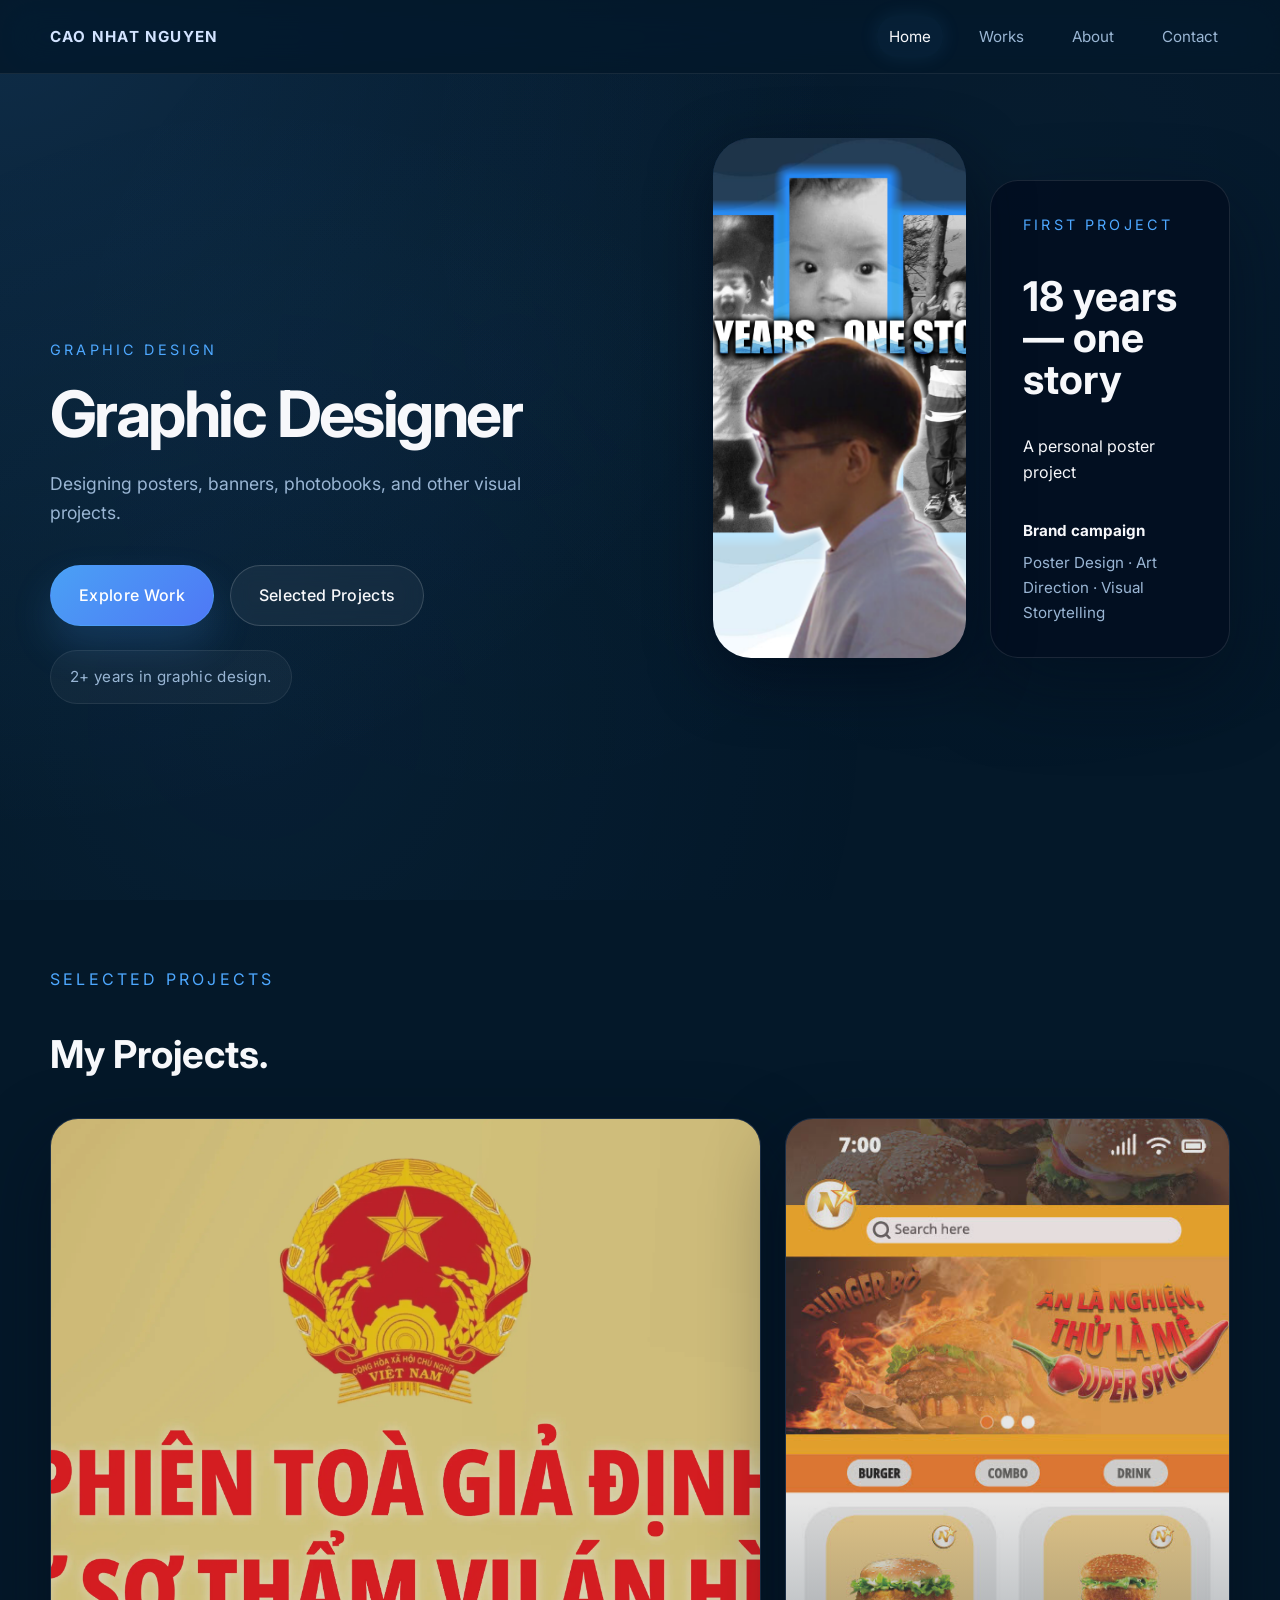
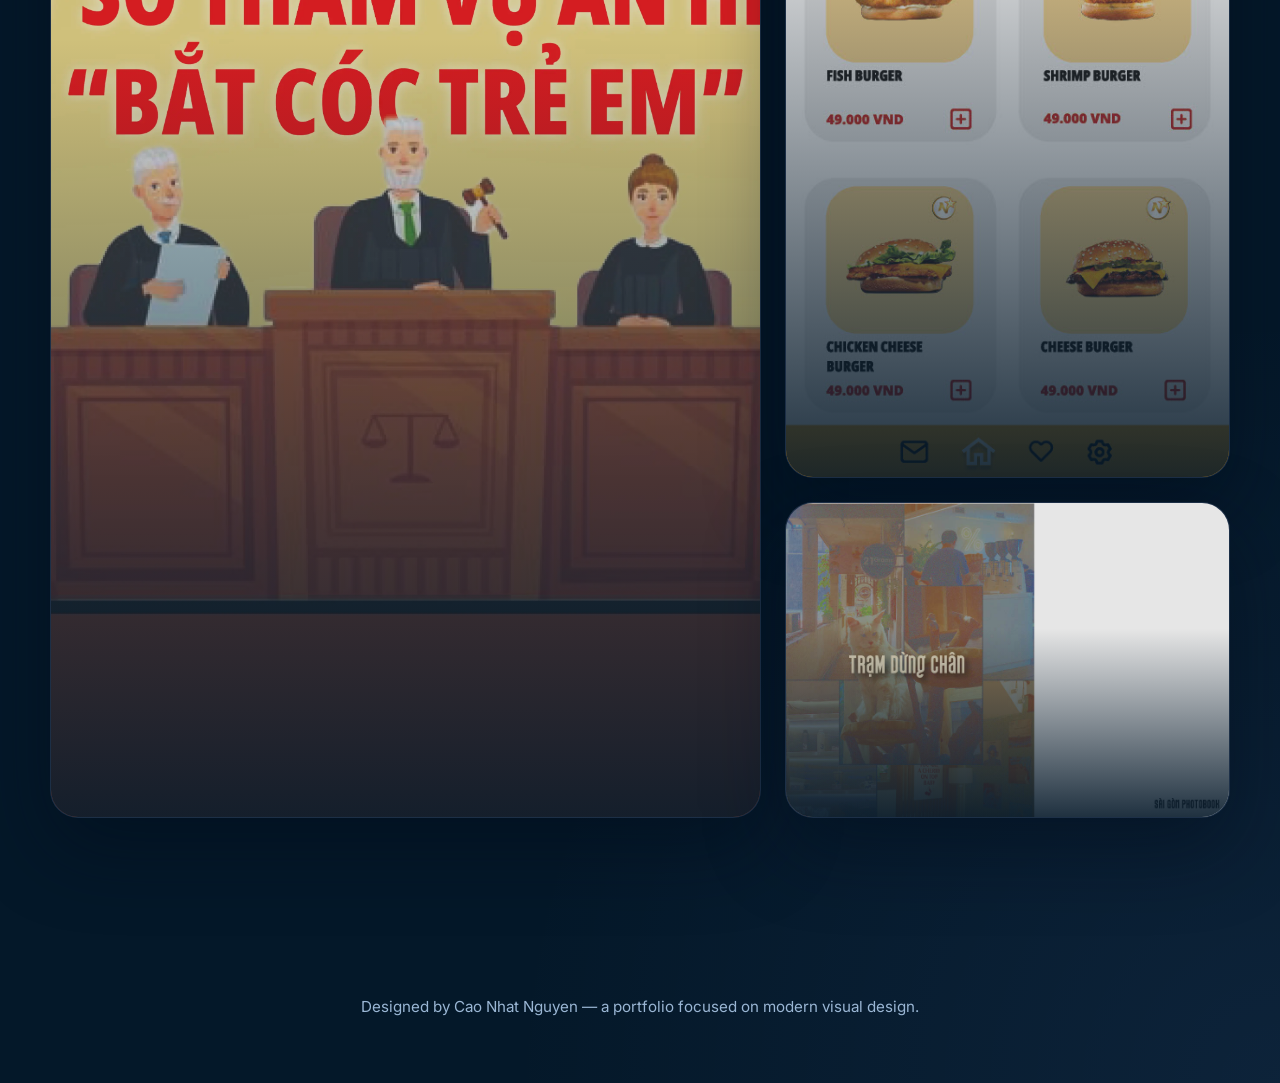
==== commit 5daf36c6: "My Portfolio" ====
--- a/index.html
+++ b/index.html
@@ -27,14 +27,14 @@
   <main class="container">
     <section class="hero-section hero-anim" id="home">
       <div class="hero-copy">
-        <span class="eyebrow">Premium visual direction</span>
-        <h1>Designing visuals, brands, and websites with personality.</h1>
-        <p>Strategic graphic design for luxury, lifestyle and cultural brands—visual storytelling with clarity, texture, and cinematic polish.</p>
+        <span class="eyebrow">Graphic Design</span>
+        <h1>Graphic Designer</h1>
+        <p>Designing posters, banners, photobooks, and other visual projects.</p>
         <div class="hero-actions">
           <a class="btn-primary page-link" href="works.html">Explore Work</a>
           <a class="btn-ghost page-link" href="#featured">Selected Projects</a>
         </div>
-        <div class="hero-meta">2 years of crafted identity, editorial, and campaign work.</div>
+        <div class="hero-meta">2+ years in graphic design.</div>
       </div>
 
       <div class="hero-feature">
@@ -43,9 +43,9 @@
           <div class="hero-badge">Featured campaign</div>
         </div>
         <div class="featured-panel">
-          <span class="eyebrow">Featured project</span>
+          <span class="eyebrow">First Project</span>
           <h2>18 years — one story</h2>
-          <p>A personal poster project inspired by identity, memories, and visual storytelling. Built with bold typography, cinematic imagery, and a modern editorial style.</p>
+          <p>A personal poster project</p>
           <div class="project-stats">
             <strong>Brand campaign</strong>
             <span>Poster Design · Art Direction · Visual Storytelling</span>
@@ -57,7 +57,7 @@
     <section id="featured" class="section-grid fade-up">
       <div class="section-intro">
         <span class="section-title">Selected projects</span>
-        <h2 class="section-heading">Clean visuals made with purpose and personality.</h2>
+        <h2 class="section-heading">My Projects.</h2>
       </div>
 
       <div class="featured-grid">
